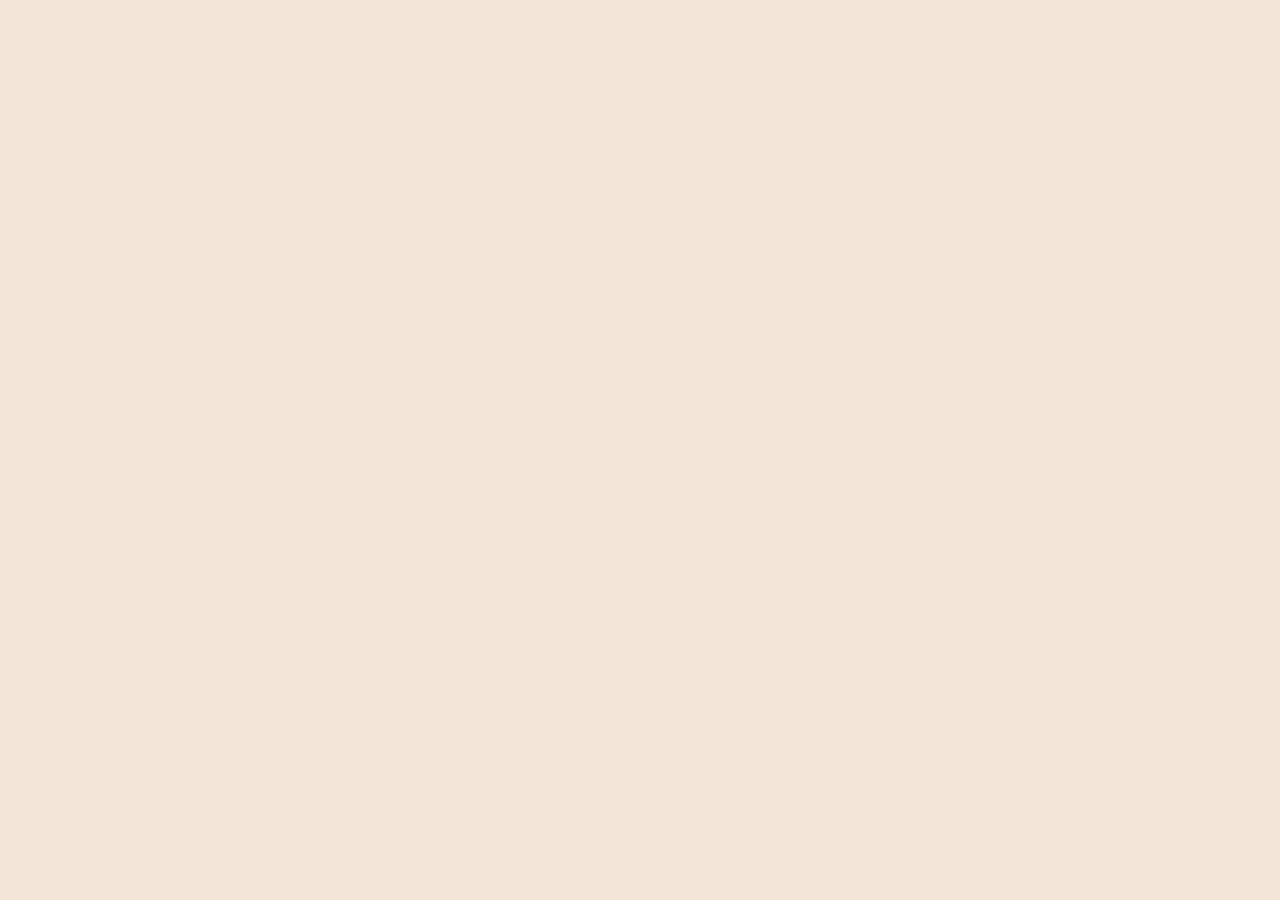
==== ideal.html @ 05e4704d "começo" ====
<!DOCTYPE html>
<html lang="en">
<head>
    <meta charset="UTF-8">
    <meta name="viewport" content="width=device-width, initial-scale=1.0">
    <title>Página de receita</title>
    <link rel="stylesheet" href="ideal.css">
</head>
<body>
    <div class="container">
        <img src="HTMLbasics/img/image-omelette.jpeg" alt="">
    

    </div>
</body>
</html>
---- ideal.css ----
*{
    margin:0;
    padding:0;
    border:0;
    box-sizing: border-box;
    font-family: Arial, Helvetica, sans-serif;
}
body{
    background-color: #f3e6d8;
}
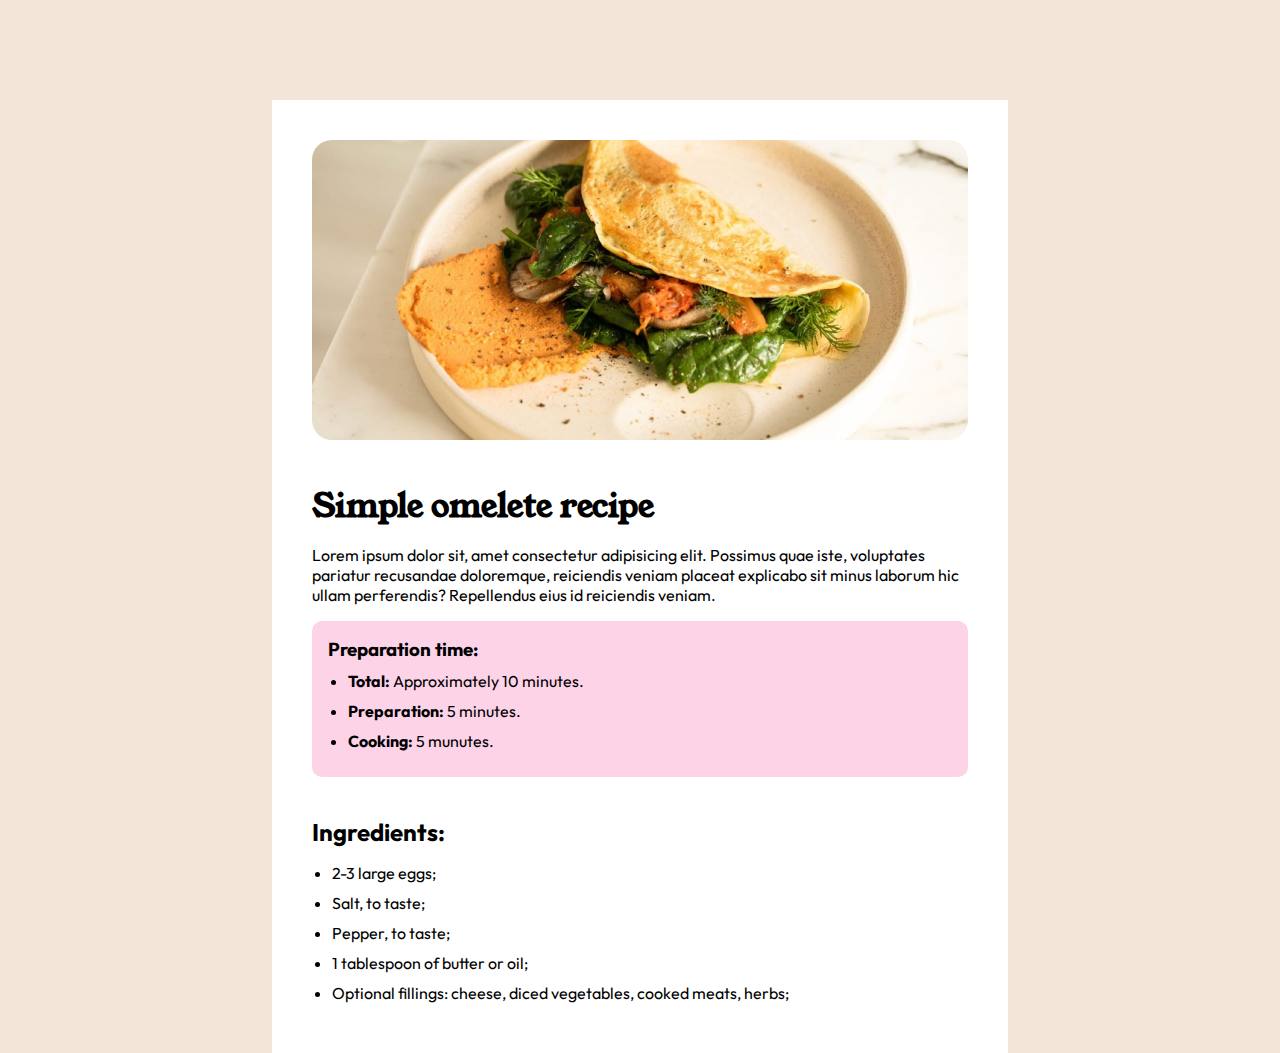
==== commit 5adae016: "Aula 3.99" ====
--- a/ideal.html
+++ b/ideal.html
@@ -1,17 +1,40 @@
 <!DOCTYPE html>
 <html lang="en">
+
 <head>
     <meta charset="UTF-8">
     <meta name="viewport" content="width=device-width, initial-scale=1.0">
     <title>Página de receita</title>
     <link rel="stylesheet" href="ideal.css">
 </head>
+
 <body>
     <div class="container">
-        <img src="HTMLbasics/img/image-omelette.jpeg" alt="">
-    
+        <img src="img/image-omelette.jpeg" alt="">
+        <h1 class="young-font">Simple omelete recipe</h1>
+        <p>Lorem ipsum dolor sit, amet consectetur adipisicing elit. Possimus quae iste, voluptates pariatur recusandae
+            doloremque, reiciendis veniam placeat explicabo sit minus laborum hic ullam perferendis? Repellendus eius id
+            reiciendis veniam.
+        </p>
+        <div class="tempo">
+            <h3>Preparation time:</h3>
+            <ul>
+                <li><strong>Total:</strong> Approximately 10 minutes.</li>
+                <li><strong>Preparation:</strong> 5 minutes.</li>
+                <li><strong>Cooking:</strong> 5 munutes.</li>
+            </ul>
+        </div>
+        <h2>Ingredients:</h2>
+        <ul>
+            <li>2-3 large eggs;</li>
+            <li>Salt, to taste;</li>
+            <li>Pepper, to taste;</li>
+            <li>1 tablespoon of butter or oil;</li>
+            <li>Optional fillings: cheese, diced vegetables, cooked meats, herbs;</li>
+        </ul>
+
 
     </div>
 </body>
-</html>
 
+</html>--- a/ideal.css
+++ b/ideal.css
@@ -1,10 +1,65 @@
+@import url('https://fonts.googleapis.com/css2?family=Outfit:wght@100..900&family=Young+Serif&display=swap');
+
+
 *{
     margin:0;
     padding:0;
     border:0;
     box-sizing: border-box;
-    font-family: Arial, Helvetica, sans-serif;
+    font-family: "Outfit", sans-serif;
+}
+.young-font{
+    font-family: "Young Serif", serif;
 }
 body{
     background-color: #f3e6d8;
-}+    
+
+}
+.container{
+    width: 736px;
+    background-color: white;
+    margin: 0 auto;
+    margin-top: 100px;
+    padding: 40px;
+    
+        img{
+            width: 100%;
+            margin-bottom: 40px;
+            border-radius: 20px;
+        }
+    
+}
+h1{
+    margin-bottom: 16px;
+}
+
+.tempo{
+    background-color: #fdd3e8;
+    padding:16px;
+    border-radius: 10px;
+}
+h3{
+    margin-bottom: 10px;
+}
+ul{
+    padding-left: 20px;
+    li{
+        margin-bottom:10px;
+    }
+    
+}
+h2{
+    margin-top:40px;
+    margin-bottom: 16px;
+}
+p{
+    margin-bottom:16px;
+}
+ul{
+    padding-left: 20px;
+    li{
+        margin-bottom: 10px;
+    }
+
+}
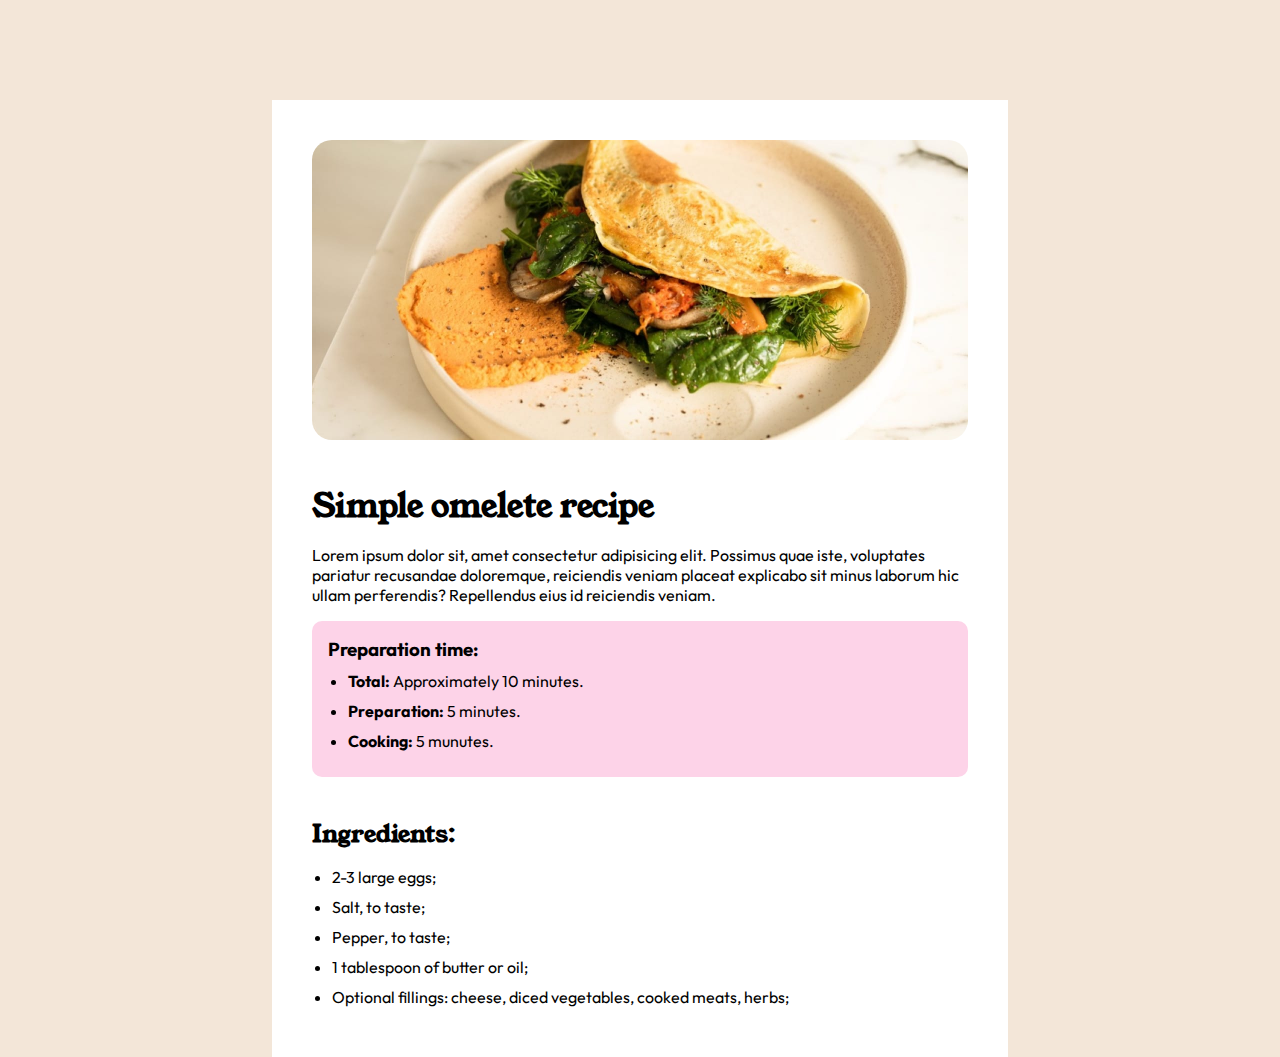
==== commit 9b5b43a3: "Aula 03.F" ====
--- a/ideal.html
+++ b/ideal.html
@@ -24,7 +24,7 @@
                 <li><strong>Cooking:</strong> 5 munutes.</li>
             </ul>
         </div>
-        <h2>Ingredients:</h2>
+        <h2 class="young-font">Ingredients:</h2>
         <ul>
             <li>2-3 large eggs;</li>
             <li>Salt, to taste;</li>
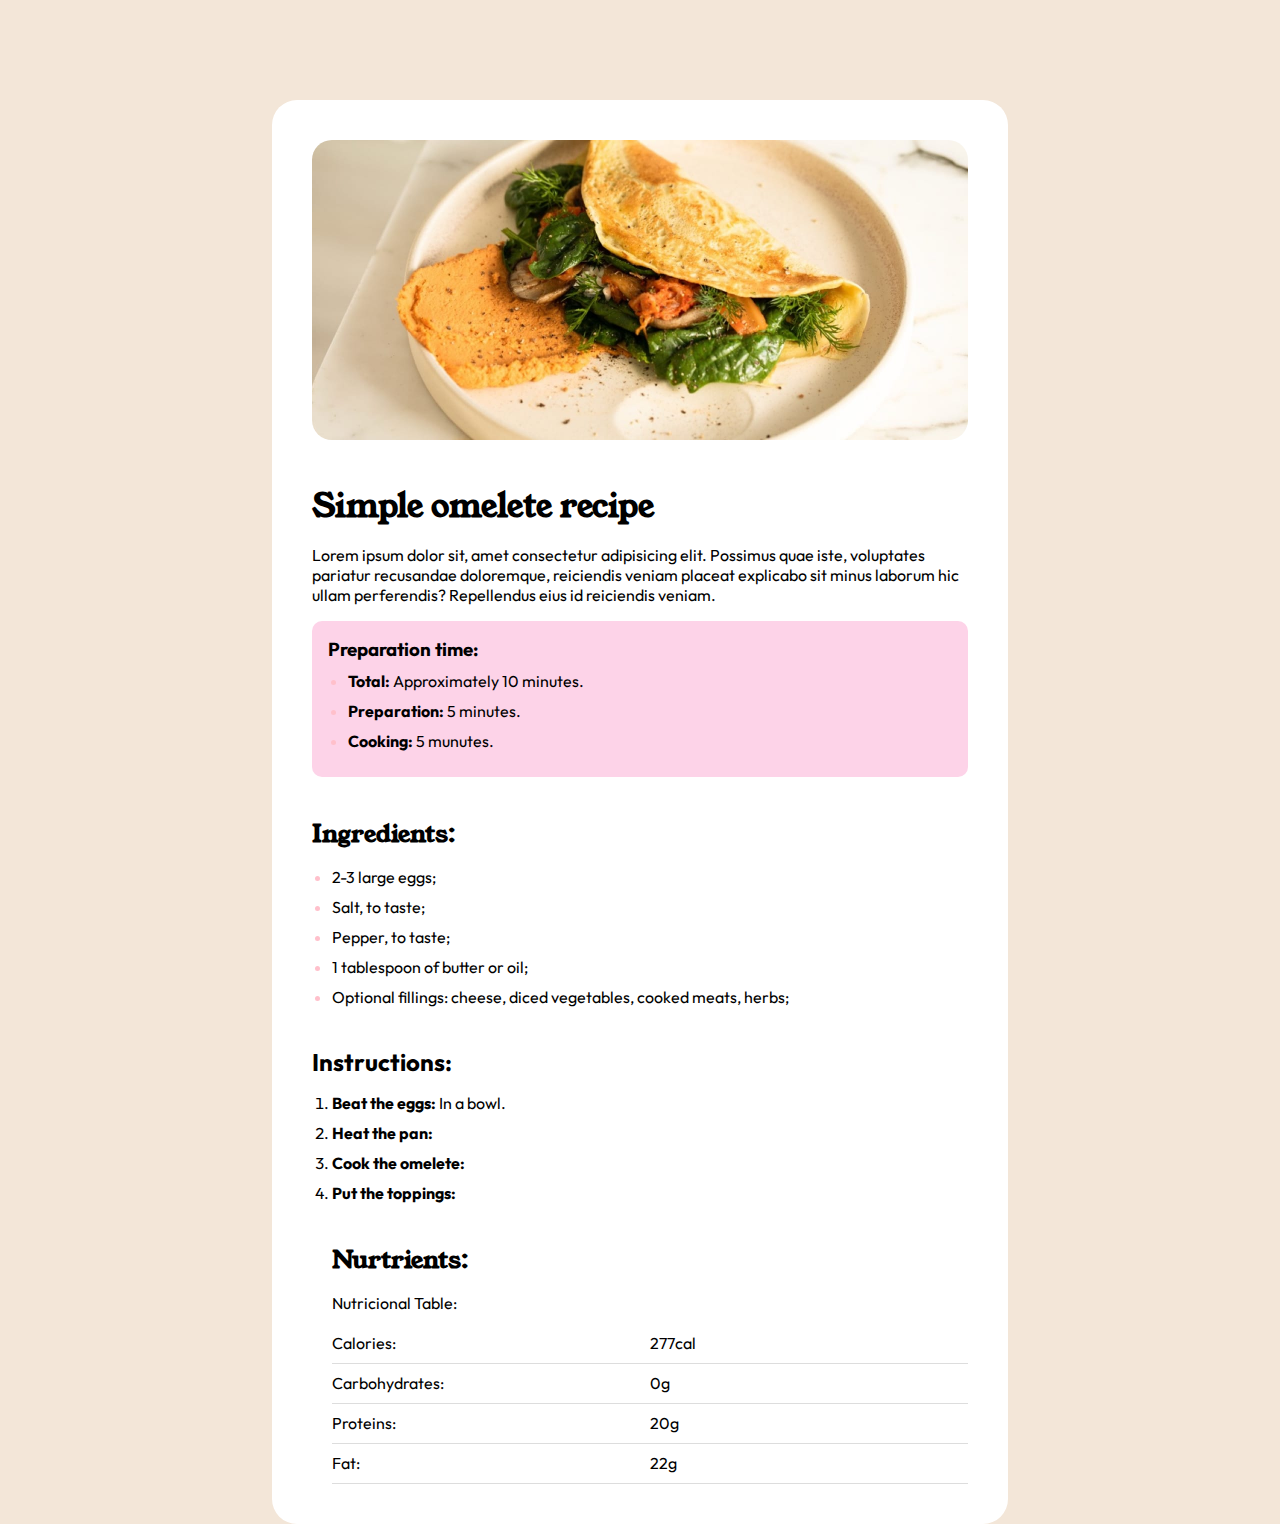
==== commit 50c19489: "testfinal" ====
--- a/ideal.html
+++ b/ideal.html
@@ -12,7 +12,7 @@
     <div class="container">
         <img src="img/image-omelette.jpeg" alt="">
         <h1 class="young-font">Simple omelete recipe</h1>
-        <p>Lorem ipsum dolor sit, amet consectetur adipisicing elit. Possimus quae iste, voluptates pariatur recusandae
+        <p class="desc">Lorem ipsum dolor sit, amet consectetur adipisicing elit. Possimus quae iste, voluptates pariatur recusandae
             doloremque, reiciendis veniam placeat explicabo sit minus laborum hic ullam perferendis? Repellendus eius id
             reiciendis veniam.
         </p>
@@ -25,14 +25,42 @@
             </ul>
         </div>
         <h2 class="young-font">Ingredients:</h2>
-        <ul>
+        <ul class="pinkbullet">
             <li>2-3 large eggs;</li>
             <li>Salt, to taste;</li>
             <li>Pepper, to taste;</li>
             <li>1 tablespoon of butter or oil;</li>
             <li>Optional fillings: cheese, diced vegetables, cooked meats, herbs;</li>
         </ul>
-
+        <h2 class: young-font>Instructions: </h1>
+            <ol>
+                <li><strong>Beat the eggs: </strong>In a bowl.</li>
+                <li><strong>Heat the pan: </strong></li>
+                <li><strong>Cook the omelete:</strong></li>
+                <li><strong>Put the toppings: </strong></li>
+                
+                
+            </ul>
+            <h2 class="young-font">Nurtrients: </h2>
+            <p>Nutricional Table:</p>
+            <table>
+                <tr>
+                    <td>Calories:</td>
+                    <td>277cal</td>
+                </tr>
+                <tr>
+                    <td>Carbohydrates:</td>
+                    <td>0g</td>
+                </tr>
+                <tr>
+                    <td>Proteins:</td>
+                    <td>20g</td>
+                </tr>
+                <tr>
+                    <td>Fat:</td>
+                    <td>22g</td>
+                </tr>
+            </table>
 
     </div>
 </body>
--- a/ideal.css
+++ b/ideal.css
@@ -28,6 +28,7 @@
             margin-bottom: 40px;
             border-radius: 20px;
         }
+    border-radius: 25px;
     
 }
 h1{
@@ -47,19 +48,37 @@
     li{
         margin-bottom:10px;
     }
+    li::marker{
+        color: pink;
+    } 
     
 }
 h2{
     margin-top:40px;
     margin-bottom: 16px;
 }
-p{
-    margin-bottom:16px;
+
+.desc{
+    margin-bottom: 16px;
 }
-ul{
+ul, ol{
     padding-left: 20px;
     li{
         margin-bottom: 10px;
     }
 
 }
+table{
+    
+    margin-top: 10px;
+    width: 100%;
+    border-collapse: collapse;
+    tr{
+        td{
+            width: 50%;
+            height: 40px;
+            border-bottom: 1px solid #dddddd;
+
+        }
+    }
+}